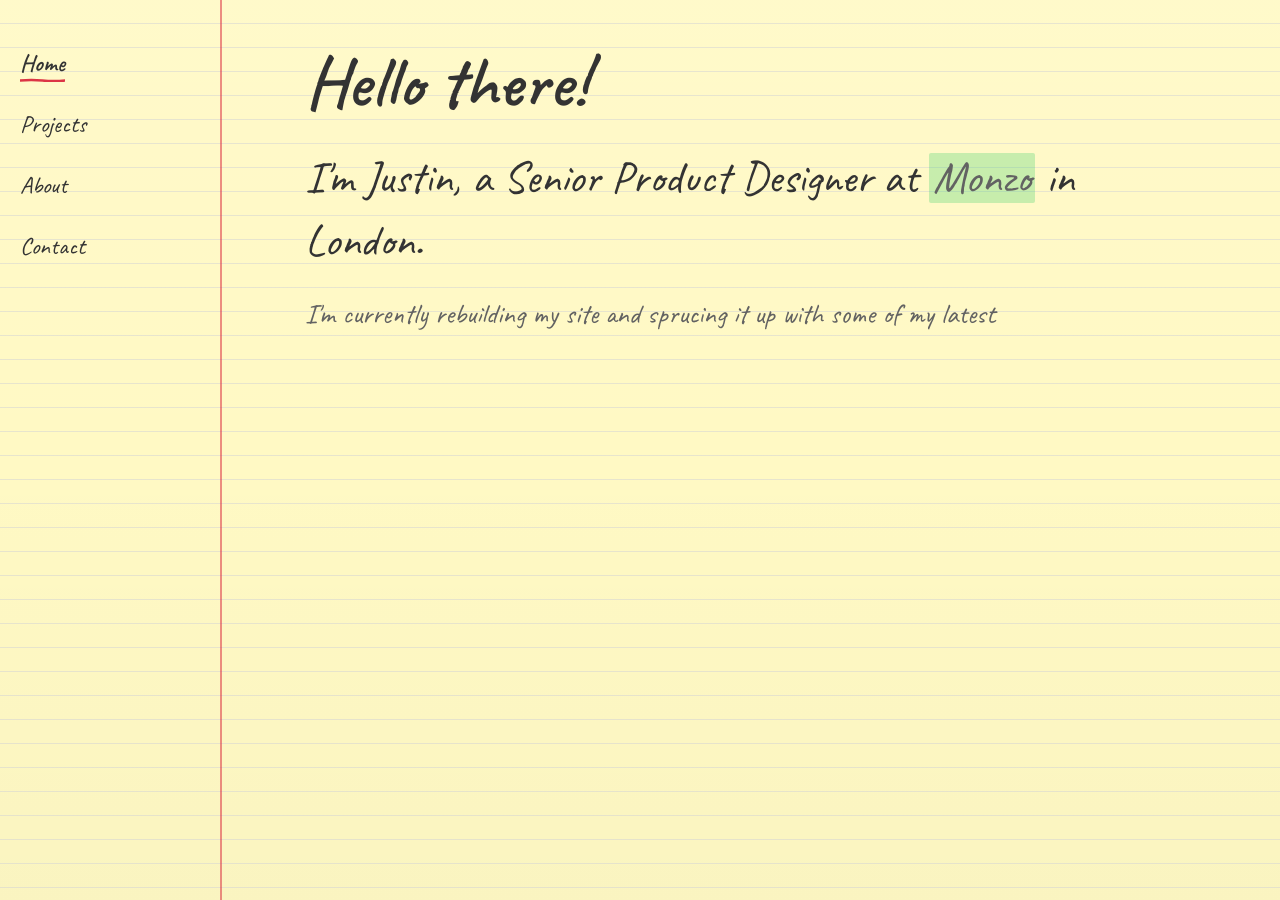
==== index.html @ bb5466f1 "Initial commit" ====
<!DOCTYPE html>
<html lang="en">
<head>
    <meta charset="UTF-8">
    <meta name="viewport" content="width=device-width, initial-scale=1.0">
    <title>Home - Yellow Ruled Paper</title>
    <link rel="preconnect" href="https://fonts.googleapis.com">
    <link rel="preconnect" href="https://fonts.gstatic.com" crossorigin>
    <link href="https://fonts.googleapis.com/css2?family=Caveat:wght@400;500;600;700&display=swap" rel="stylesheet">
    <link rel="stylesheet" href="styles.css">
</head>
<body>
    <!-- Hamburger menu button (mobile only) -->
    <button class="hamburger" id="hamburger" aria-label="Toggle menu">
        <span></span>
        <span></span>
        <span></span>
    </button>

    <!-- Sidebar navigation -->
    <aside class="sidebar" id="sidebar">
        <nav>
            <ul>
                <li><a href="index.html">Home</a></li>
                <li><a href="projects.html">Projects</a></li>
                <li><a href="about.html">About</a></li>
                <li><a href="contact.html">Contact</a></li>
            </ul>
        </nav>
    </aside>

    <div class="paper">
        <div class="container">
            <h1>Hello there!</h1>
            <h2>I'm Justin, a Senior Product Designer at <a href="https://monzo.com/" target="_blank" rel="noopener noreferrer">Monzo</a> in London.</h2>
            <p>I'm currently rebuilding my site and sprucing it up with some of my latest work. I'm having a blast using Cursor to create this, so if you have any feedback for me, I'd love to hear it!</p>
        </div>
    </div>

    <script>
        const hamburger = document.getElementById('hamburger');
        const sidebar = document.getElementById('sidebar');

        hamburger.addEventListener('click', () => {
            hamburger.classList.toggle('active');
            sidebar.classList.toggle('active');
        });

        // Close sidebar when clicking outside (mobile only)
        document.addEventListener('click', (e) => {
            if (window.innerWidth <= 768) {
                if (!sidebar.contains(e.target) && !hamburger.contains(e.target)) {
                    hamburger.classList.remove('active');
                    sidebar.classList.remove('active');
                }
            }
        });

        // Mark active page in sidebar
        document.addEventListener('DOMContentLoaded', () => {
            const currentPage = window.location.pathname.split('/').pop() || 'index.html';
            const links = document.querySelectorAll('.sidebar nav ul li a');
            links.forEach(link => {
                const linkPage = link.getAttribute('href');
                if (linkPage === currentPage || (currentPage === '' && linkPage === 'index.html')) {
                    link.classList.add('active');
                }
            });
        });

        // Typewriter animation for H1, H2, and p elements
        document.addEventListener('DOMContentLoaded', () => {
            const paper = document.querySelector('.paper');
            if (!paper) return;

            const elements = paper.querySelectorAll('h1, h2, p');
            if (elements.length === 0) return;

            // Calculate total characters (excluding HTML tags)
            let totalChars = 0;
            const elementData = [];
            
            elements.forEach(el => {
                // Store original HTML to preserve links
                const originalHTML = el.innerHTML;
                const text = el.textContent;
                const chars = text.length;
                totalChars += chars;
                
                // Parse HTML to find link positions
                const tempDiv = document.createElement('div');
                tempDiv.innerHTML = originalHTML;
                const segments = [];
                let textIndex = 0;
                
                // Walk through the DOM tree to find text and link positions
                const walkNodes = (node, parentTextIndex) => {
                    if (node.nodeType === Node.TEXT_NODE) {
                        const nodeText = node.textContent;
                        if (nodeText.trim() || segments.length === 0) {
                            segments.push({
                                type: 'text',
                                text: nodeText,
                                startIndex: parentTextIndex,
                                endIndex: parentTextIndex + nodeText.length
                            });
                        }
                        return nodeText.length;
                    } else if (node.nodeType === Node.ELEMENT_NODE) {
                        if (node.tagName === 'A') {
                            const linkText = node.textContent;
                            segments.push({
                                type: 'link',
                                text: linkText,
                                href: node.getAttribute('href'),
                                target: node.getAttribute('target'),
                                rel: node.getAttribute('rel'),
                                startIndex: parentTextIndex,
                                endIndex: parentTextIndex + linkText.length
                            });
                            return linkText.length;
                        } else {
                            let childIndex = parentTextIndex;
                            Array.from(node.childNodes).forEach(child => {
                                const length = walkNodes(child, childIndex);
                                childIndex += length;
                            });
                            return childIndex - parentTextIndex;
                        }
                    }
                    return 0;
                };
                
                Array.from(tempDiv.childNodes).forEach(child => {
                    textIndex += walkNodes(child, textIndex);
                });
                
                elementData.push({ 
                    element: el, 
                    text: text, 
                    chars: chars, 
                    segments: segments 
                });
            });

            if (totalChars === 0) return;

            // Calculate delay per character (4000ms total / total characters)
            const delayPerChar = 4000 / totalChars;

            // Animate each element
            elementData.forEach(({ element, text, segments }) => {
                element.style.visibility = 'visible';
                element.innerHTML = '';
                
                let charIndex = 0;
                let segmentIndex = 0;
                
                const typeNext = () => {
                    if (charIndex >= text.length) return;
                    
                    // Get current segment
                    if (segmentIndex >= segments.length) return;
                    const segment = segments[segmentIndex];
                    
                    // Check if we need to start a new segment
                    if (charIndex === segment.startIndex) {
                        if (segment.type === 'link') {
                            // Create link element
                            const linkEl = document.createElement('a');
                            linkEl.href = segment.href;
                            if (segment.target) linkEl.target = segment.target;
                            if (segment.rel) linkEl.rel = segment.rel;
                            element.appendChild(linkEl);
                            
                            // Type link text character by character
                            let linkCharIndex = 0;
                            const typeLinkChar = () => {
                                if (linkCharIndex < segment.text.length) {
                                    linkEl.textContent += segment.text[linkCharIndex];
                                    linkCharIndex++;
                                    charIndex++;
                                    setTimeout(typeLinkChar, delayPerChar);
                                } else {
                                    segmentIndex++;
                                    setTimeout(typeNext, delayPerChar);
                                }
                            };
                            typeLinkChar();
                        } else {
                            // Create text node for regular text
                            const textNode = document.createTextNode('');
                            element.appendChild(textNode);
                            
                            // Type text character by character
                            let textCharIndex = 0;
                            const typeTextChar = () => {
                                if (textCharIndex < segment.text.length) {
                                    textNode.textContent += segment.text[textCharIndex];
                                    textCharIndex++;
                                    charIndex++;
                                    setTimeout(typeTextChar, delayPerChar);
                                } else {
                                    segmentIndex++;
                                    setTimeout(typeNext, delayPerChar);
                                }
                            };
                            typeTextChar();
                        }
                    } else {
                        // Shouldn't happen, but safety check
                        charIndex++;
                        setTimeout(typeNext, delayPerChar);
                    }
                };
                
                typeNext();
            });
        });
    </script>
</body>
</html>
---- styles.css ----
* {
    margin: 0;
    padding: 0;
    box-sizing: border-box;
}

a, button {
    cursor: pointer;
}

body {
    background-color: #fff9c4;
    background-image: 
        repeating-linear-gradient(
            transparent,
            transparent 23px,
            rgba(212, 212, 212, 0.55) 23px,
            rgba(212, 212, 212, 0.55) 24px
        ),
        linear-gradient(
            to bottom,
            rgba(255, 255, 255, 0.1) 0%,
            transparent 50%,
            rgba(0, 0, 0, 0.02) 100%
        );
    font-family: 'Georgia', serif;
    min-height: 100vh;
    padding: 0;
    margin: 0;
    cursor: url("data:image/svg+xml,%3Csvg xmlns='http://www.w3.org/2000/svg' width='32' height='32' viewBox='0 0 32 32'%3E%3Ctext x='16' y='16' font-size='24' text-anchor='middle' dominant-baseline='central' transform='rotate(180 16 16)'%3E✏️%3C/text%3E%3C/svg%3E") 16 16, auto;
}

/* Hamburger menu button (mobile only) */
.hamburger {
    display: none;
    position: fixed;
    top: 20px;
    left: 20px;
    z-index: 1001;
    background-color: rgba(255, 249, 196, 0.9);
    border: 2px solid #333;
    border-radius: 4px;
    padding: 8px;
    cursor: pointer;
    flex-direction: column;
    gap: 5px;
}

.hamburger span {
    display: block;
    width: 25px;
    height: 3px;
    background-color: #333;
    transition: all 0.3s ease;
}

.hamburger.active span:nth-child(1) {
    transform: rotate(45deg) translate(8px, 8px);
}

.hamburger.active span:nth-child(2) {
    opacity: 0;
}

.hamburger.active span:nth-child(3) {
    transform: rotate(-45deg) translate(7px, -7px);
}

/* Sidebar navigation */
.sidebar {
    position: fixed;
    left: 0;
    top: 0;
    bottom: 0;
    width: 200px;
    background-color: transparent;
    padding: 40px 20px 20px 20px;
    z-index: 1000;
}

.sidebar nav ul {
    list-style: none;
}

.sidebar nav ul li {
    margin-bottom: 15px;
}

.sidebar nav ul li a {
    color: #333;
    text-decoration: none;
    font-family: 'Caveat', cursive;
    font-size: 24px;
    display: inline-block;
    padding: 8px 0;
    position: relative;
    transition: color 0.2s ease, font-size 0.3s ease, transform 0.3s ease;
    cursor: pointer;
}

.sidebar nav ul li a::after {
    content: '';
    position: absolute;
    bottom: 4px;
    left: 0;
    width: 0;
    height: 4px;
    background-image: url("data:image/svg+xml,%3Csvg xmlns='http://www.w3.org/2000/svg' viewBox='0 0 200 4' preserveAspectRatio='none'%3E%3Cpath d='M0,2.5 Q50,1.5 100,2.5 T200,2.5' stroke='%23dc3545' stroke-width='2.5' fill='none' stroke-linecap='round'/%3E%3C/svg%3E");
    background-size: 100% 100%;
    background-repeat: no-repeat;
    background-position: left center;
    opacity: 0;
    transition: opacity 0.1s ease;
}

.sidebar nav ul li a:hover {
    color: #dc3545;
    font-size: 29px;
    transform: rotate(2deg);
}

.sidebar nav ul li a:hover::after {
    opacity: 1;
    animation: drawLine 0.7s cubic-bezier(0.4, 0, 0.2, 1) forwards;
}

.sidebar nav ul li a.active {
    font-weight: 600;
    color: #333;
}

.sidebar nav ul li a.active::after {
    opacity: 1;
    width: 100%;
}

@keyframes drawLine {
    from {
        width: 0;
    }
    to {
        width: 100%;
    }
}

.paper {
    background-color: transparent;
    min-height: 100vh;
    width: 100%;
    position: relative;
    padding-left: 250px;
    padding-top: 40px;
    padding-right: 40px;
    padding-bottom: 40px;
}

.paper h1, .paper h2, .paper p {
    visibility: hidden;
}

.paper h1 {
    font-family: 'Caveat', cursive;
    font-size: 72px;
    font-weight: 600;
    color: #333;
    margin-bottom: 20px;
    line-height: 1.2;
    position: relative;
    display: inline-block;
    max-width: fit-content;
    z-index: 1;
}

.paper h2 {
    font-family: 'Caveat', cursive;
    font-size: 45px;
    font-weight: 400;
    color: #333;
    margin-bottom: 20px;
    line-height: 1.4;
    position: relative;
    display: table;
    width: max-content;
    max-width: 100%;
}


.paper p {
    font-family: 'Caveat', cursive;
    font-size: 28px;
    font-weight: 300;
    color: #626262;
    line-height: 1.6;
    margin-bottom: 20px;
}

/* Subtle highlighter effect for links in paper content */
.paper a {
    color: #626262;
    text-decoration: none;
    padding: 0 4px;
    position: relative;
    display: inline-block;
    z-index: 0;
}

.paper a::before {
    content: '';
    position: absolute;
    left: 0;
    right: 0;
    top: 0.15em;
    bottom: 0.15em;
    background-color: rgba(34, 197, 94, 0.25);
    border-radius: 2px;
    z-index: -1;
    transition: background-color 0.2s ease;
    pointer-events: none;
}

.paper a:hover::before {
    background-color: rgba(34, 197, 94, 0.35);
}

/* LinkedIn link styling */
.paper .linkedin-link {
    display: block;
    margin-top: 60px;
    padding: 0;
    transition: transform 0.2s ease;
}

.paper .linkedin-link::before {
    display: none;
}

.paper .linkedin-link:hover {
    transform: translate(2px, 2px);
}

.paper .linkedin-logo {
    display: block;
    height: 56px;
    width: auto;
}

/* Red margin line */
.paper::before {
    content: '';
    position: absolute;
    left: 220px;
    top: 0;
    bottom: 0;
    width: 2px;
    background-color: rgba(220, 53, 69, 0.55);
}

/* Index cards container */
.cards-container {
    position: relative;
    margin-top: 40px;
    max-width: 400px;
    margin-left: 0;
    min-height: 300px;
    padding-bottom: 80px;
}

/* Index card styling */
.index-card {
    background-color: #fffef7;
    border: 1px solid rgba(0, 0, 0, 0.1);
    border-radius: 2px;
    padding: 30px;
    box-shadow: 0 2px 8px rgba(0, 0, 0, 0.08), 0 1px 3px rgba(0, 0, 0, 0.05);
    transition: transform 0.3s ease, box-shadow 0.3s ease;
    cursor: pointer;
    background-image: 
        repeating-linear-gradient(
            transparent,
            transparent 23px,
            rgba(0, 0, 0, 0.05) 23px,
            rgba(0, 0, 0, 0.05) 24px
        );
    position: absolute;
    width: 100%;
    max-width: 400px;
}

/* Pastel colors for each card */
.index-card:nth-child(1) {
    background-color: #e3f2fd; /* Baby blue */
    background-image: 
        repeating-linear-gradient(
            transparent,
            transparent 23px,
            rgba(0, 0, 0, 0.05) 23px,
            rgba(0, 0, 0, 0.05) 24px
        );
    top: 0;
    left: 0;
    z-index: 3;
    transform: rotate(-3deg);
    --base-rotation: -3deg;
}

.index-card:nth-child(2) {
    background-color: #c8e6c9; /* Green */
    background-image: 
        repeating-linear-gradient(
            transparent,
            transparent 23px,
            rgba(0, 0, 0, 0.05) 23px,
            rgba(0, 0, 0, 0.05) 24px
        );
    top: 8px;
    left: 12px;
    z-index: 2;
    transform: rotate(1deg);
    --base-rotation: 1deg;
}

.index-card:nth-child(3) {
    background-color: #fce4ec; /* Pink */
    background-image: 
        repeating-linear-gradient(
            transparent,
            transparent 23px,
            rgba(0, 0, 0, 0.05) 23px,
            rgba(0, 0, 0, 0.05) 24px
        );
    top: 16px;
    left: 24px;
    z-index: 1;
    transform: rotate(4deg);
    --base-rotation: 4deg;
}

.index-card:hover {
    transform: rotate(var(--base-rotation, 0deg)) scale(1.05) translateY(-5px);
    box-shadow: 0 4px 16px rgba(0, 0, 0, 0.12), 0 2px 6px rgba(0, 0, 0, 0.08);
    z-index: 10;
}

.index-card:nth-child(1):hover {
    transform: rotate(-3deg) scale(1.05) translateY(-5px);
}

.index-card:nth-child(2):hover {
    transform: rotate(1deg) scale(1.05) translateY(-5px);
}

.index-card:nth-child(3):hover {
    transform: rotate(4deg) scale(1.05) translateY(-5px);
}

.index-card h2 {
    margin-bottom: 15px;
    font-size: 28px;
}

.index-card p {
    margin-bottom: 0;
    font-size: 15px;
}

/* 
 * Reusable page container utility
 * 
 * Usage: Wrap main content sections with <div class="container">
 * This ensures content never runs edge-to-edge and respects safe areas.
 * 
 * Example:
 *   <main>
 *     <div class="container">
 *       <h1>Title</h1>
 *       <p>Content...</p>
 *     </div>
 *   </main>
 */
.container {
    --page-pad: clamp(16px, 4vw, 40px);
    max-width: 60rem; /* 960px */
    margin-inline: auto;
    padding-left: max(env(safe-area-inset-left), var(--page-pad));
    padding-right: max(env(safe-area-inset-right), var(--page-pad));
    width: 100%;
}

/* Section spacing utility for consistent vertical rhythm */
.section {
    padding-block: clamp(32px, 6vw, 96px);
}

/* Mobile styles */
@media (max-width: 768px) {
    .hamburger {
        display: flex;
    }

    .sidebar {
        transform: translateX(-100%);
        transition: transform 0.3s ease, opacity 0.3s ease;
        opacity: 0;
        pointer-events: none;
    }

    .sidebar.active {
        transform: translateX(0) rotate(-2deg);
        opacity: 1;
        pointer-events: auto;
        background-color: #e3f2fd; /* Baby blue like first index card */
        border: 1px solid rgba(0, 0, 0, 0.1);
        border-radius: 2px;
        box-shadow: 0 2px 8px rgba(0, 0, 0, 0.08), 0 1px 3px rgba(0, 0, 0, 0.05);
        background-image: 
            repeating-linear-gradient(
                transparent,
                transparent 23px,
                rgba(0, 0, 0, 0.05) 23px,
                rgba(0, 0, 0, 0.05) 24px
            );
        width: 280px;
        padding: 40px 30px 30px 30px;
        top: 20px;
        left: 20px;
        bottom: auto;
        height: auto;
        max-height: calc(100vh - 40px);
        overflow-y: auto;
    }

    .paper {
        padding-left: 80px;
    }

    .paper::before {
        left: 50px;
    }

    .cards-container {
        max-width: 100%;
        padding-bottom: 60px;
    }
    
    .index-card {
        max-width: 100%;
    }
}
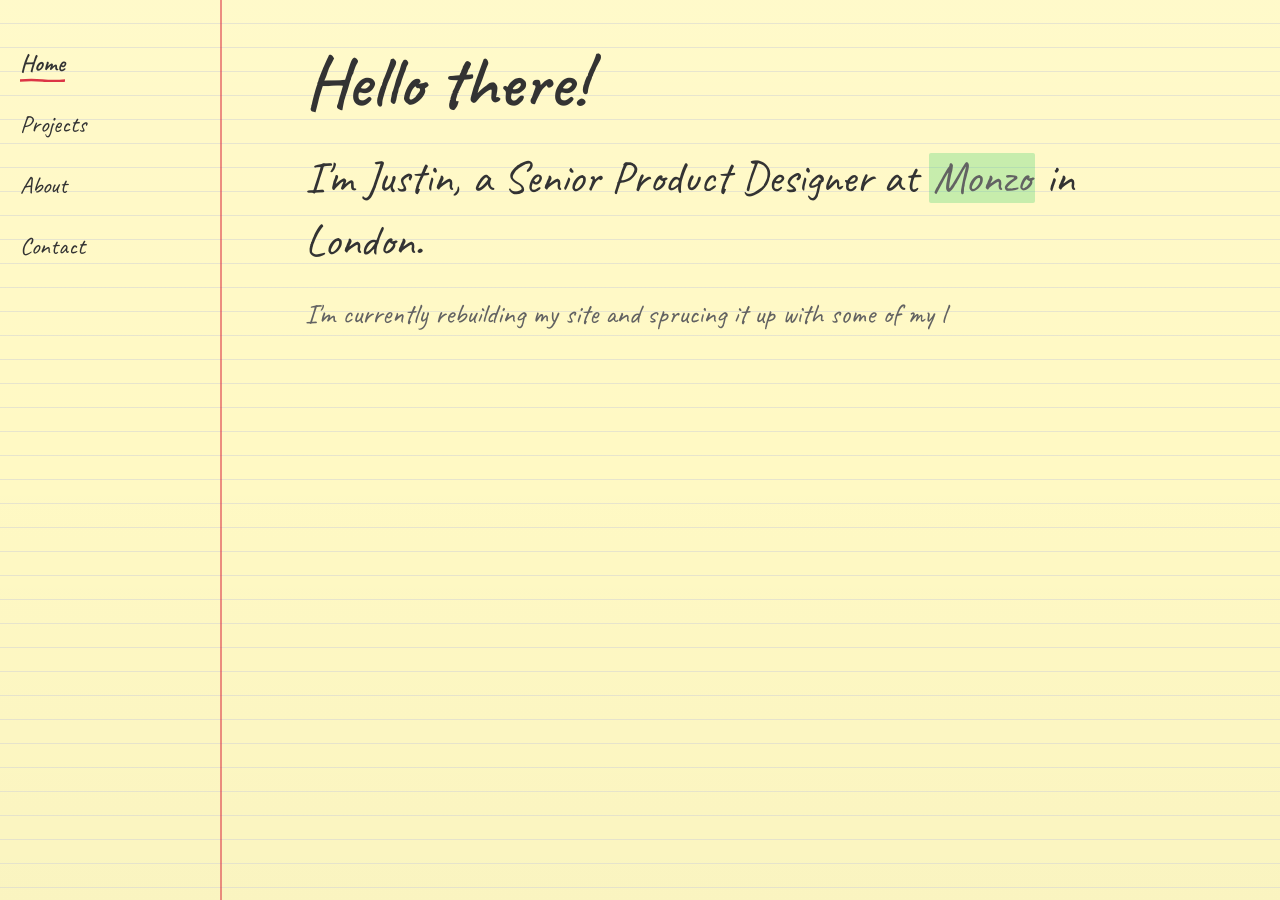
==== commit 443202b6: "Add www redirect and canonical URLs" ====
--- a/index.html
+++ b/index.html
@@ -4,6 +4,13 @@
     <meta charset="UTF-8">
     <meta name="viewport" content="width=device-width, initial-scale=1.0">
     <title>Home - Yellow Ruled Paper</title>
+    <link rel="canonical" href="https://justinthrift.design/">
+    <script>
+        // Redirect www to non-www
+        if (window.location.hostname.startsWith('www.')) {
+            window.location.replace(window.location.href.replace('www.', ''));
+        }
+    </script>
     <link rel="preconnect" href="https://fonts.googleapis.com">
     <link rel="preconnect" href="https://fonts.gstatic.com" crossorigin>
     <link href="https://fonts.googleapis.com/css2?family=Caveat:wght@400;500;600;700&display=swap" rel="stylesheet">
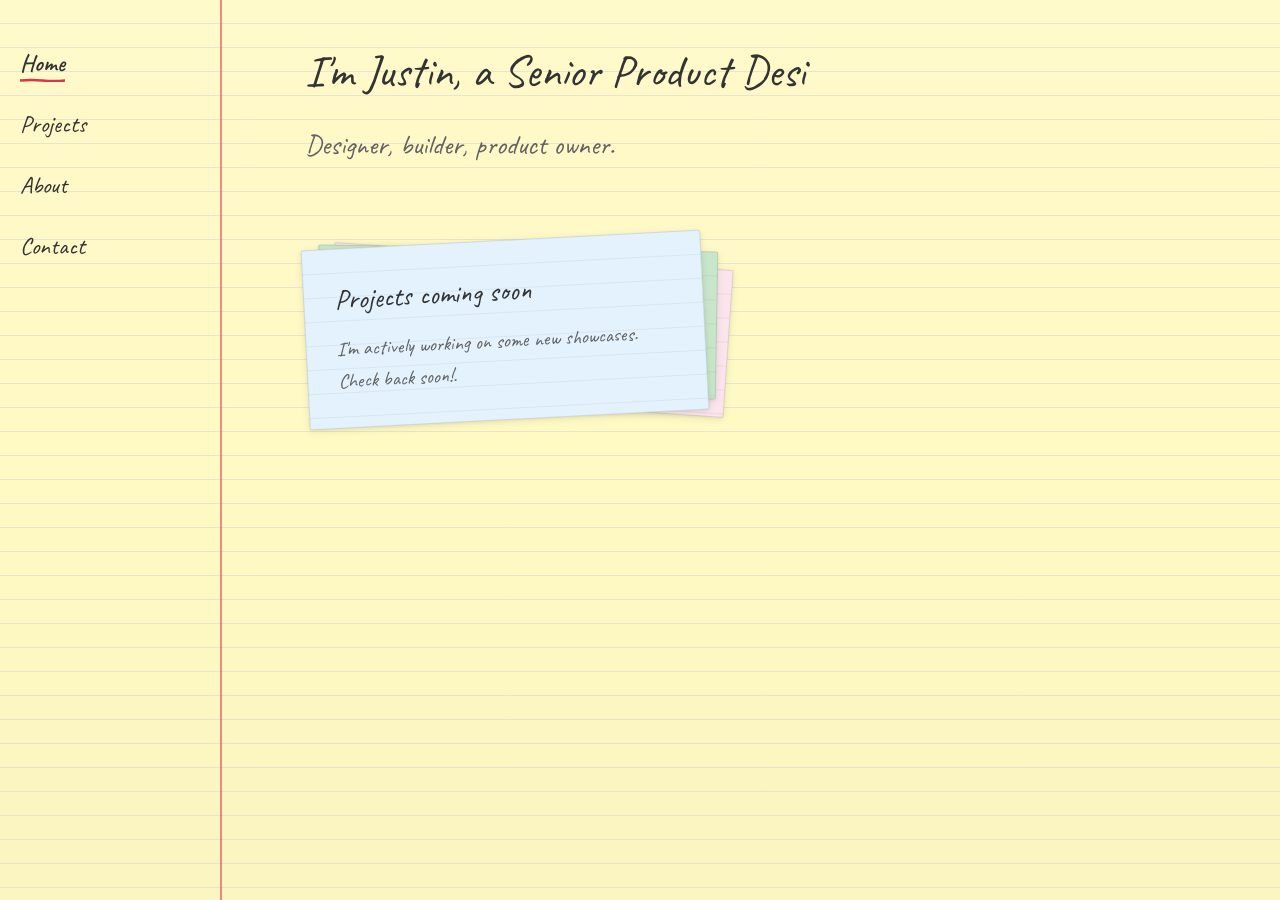
==== commit f18d1ea8: "style-updates" ====
--- a/index.html
+++ b/index.html
@@ -38,9 +38,31 @@
 
     <div class="paper">
         <div class="container">
-            <h1>Hello there!</h1>
             <h2>I'm Justin, a Senior Product Designer at <a href="https://monzo.com/" target="_blank" rel="noopener noreferrer">Monzo</a> in London.</h2>
-            <p>I'm currently rebuilding my site and sprucing it up with some of my latest work. I'm having a blast using Cursor to create this, so if you have any feedback for me, I'd love to hear it!</p>
+            <p>Designer, builder, product owner. Teamwork makes the dream work.</p>
+
+            <div class="cards-stack">
+                <a class="card-link" href="case-studies/project-coming-soon.html">
+                    <div class="index-card">
+                        <h2>Projects coming soon</h2>
+                        <p>I'm actively working on some new showcases. Check back soon!.</p>
+                    </div>
+                </a>
+
+                <a class="card-link" href="case-studies/watch-this-space.html">
+                    <div class="index-card">
+                        <h2>Watch this space!</h2>
+                        <p>You're not going to want to miss this.</p>
+                    </div>
+                </a>
+
+                <a class="card-link" href="case-studies/seriously-though.html">
+                    <div class="index-card">
+                        <h2>Seriously though...</h2>
+                        <p>This is going to be so good.</p>
+                    </div>
+                </a>
+            </div>
         </div>
     </div>
 
@@ -80,7 +102,7 @@
             const paper = document.querySelector('.paper');
             if (!paper) return;
 
-            const elements = paper.querySelectorAll('h1, h2, p');
+            const elements = paper.querySelectorAll('.container > h2, .container > p');
             if (elements.length === 0) return;
 
             // Calculate total characters (excluding HTML tags)
--- a/styles.css
+++ b/styles.css
@@ -195,16 +195,17 @@
 }
 
 /* Subtle highlighter effect for links in paper content */
-.paper a {
-    color: #626262;
+.paper a:not(.card-link) {
+    color: #333;
     text-decoration: none;
     padding: 0 4px;
     position: relative;
     display: inline-block;
-    z-index: 0;
-}
-
-.paper a::before {
+    z-index: 1;
+    isolation: isolate;
+}
+
+.paper a:not(.card-link)::before {
     content: '';
     position: absolute;
     left: 0;
@@ -218,8 +219,21 @@
     pointer-events: none;
 }
 
-.paper a:hover::before {
+.paper a:not(.card-link):hover::before {
     background-color: rgba(34, 197, 94, 0.35);
+}
+
+/* Card links should behave like full-card clickable tiles */
+.paper .card-link {
+    display: block;
+    width: 100%;
+    color: inherit;
+    text-decoration: none;
+    padding: 0;
+}
+
+.paper .card-link::before {
+    display: none;
 }
 
 /* LinkedIn link styling */
@@ -255,10 +269,10 @@
     background-color: rgba(220, 53, 69, 0.55);
 }
 
-/* Index cards container */
-.cards-container {
-    position: relative;
-    margin-top: 40px;
+/* Stacked cards (used on Home) */
+.cards-stack {
+    position: relative;
+    margin-top: 72px;
     max-width: 400px;
     margin-left: 0;
     min-height: 300px;
@@ -281,13 +295,14 @@
             rgba(0, 0, 0, 0.05) 23px,
             rgba(0, 0, 0, 0.05) 24px
         );
-    position: absolute;
+    position: relative;
     width: 100%;
     max-width: 400px;
 }
 
 /* Pastel colors for each card */
-.index-card:nth-child(1) {
+.cards-stack .card-link:nth-child(1) .index-card,
+.cards-grid .card-link:nth-child(1) .index-card {
     background-color: #e3f2fd; /* Baby blue */
     background-image: 
         repeating-linear-gradient(
@@ -296,14 +311,14 @@
             rgba(0, 0, 0, 0.05) 23px,
             rgba(0, 0, 0, 0.05) 24px
         );
-    top: 0;
-    left: 0;
-    z-index: 3;
-    transform: rotate(-3deg);
+    --stack-top: 0;
+    --stack-left: 0;
+    --stack-z: 3;
     --base-rotation: -3deg;
 }
 
-.index-card:nth-child(2) {
+.cards-stack .card-link:nth-child(2) .index-card,
+.cards-grid .card-link:nth-child(2) .index-card {
     background-color: #c8e6c9; /* Green */
     background-image: 
         repeating-linear-gradient(
@@ -312,14 +327,14 @@
             rgba(0, 0, 0, 0.05) 23px,
             rgba(0, 0, 0, 0.05) 24px
         );
-    top: 8px;
-    left: 12px;
-    z-index: 2;
-    transform: rotate(1deg);
+    --stack-top: 8px;
+    --stack-left: 12px;
+    --stack-z: 2;
     --base-rotation: 1deg;
 }
 
-.index-card:nth-child(3) {
+.cards-stack .card-link:nth-child(3) .index-card,
+.cards-grid .card-link:nth-child(3) .index-card {
     background-color: #fce4ec; /* Pink */
     background-image: 
         repeating-linear-gradient(
@@ -328,29 +343,79 @@
             rgba(0, 0, 0, 0.05) 23px,
             rgba(0, 0, 0, 0.05) 24px
         );
-    top: 16px;
-    left: 24px;
-    z-index: 1;
-    transform: rotate(4deg);
+    --stack-top: 16px;
+    --stack-left: 24px;
+    --stack-z: 1;
     --base-rotation: 4deg;
 }
 
-.index-card:hover {
+.cards-stack .card-link:nth-child(4) .index-card,
+.cards-grid .card-link:nth-child(4) .index-card {
+    background-color: #fff3cd; /* Soft yellow */
+    background-image:
+        repeating-linear-gradient(
+            transparent,
+            transparent 23px,
+            rgba(0, 0, 0, 0.05) 23px,
+            rgba(0, 0, 0, 0.05) 24px
+        );
+}
+
+.cards-stack .index-card {
+    position: absolute;
+    top: var(--stack-top, 0);
+    left: var(--stack-left, 0);
+    z-index: var(--stack-z, 1);
+    transform: rotate(var(--base-rotation, 0deg));
+}
+
+.cards-stack .index-card:hover {
     transform: rotate(var(--base-rotation, 0deg)) scale(1.05) translateY(-5px);
     box-shadow: 0 4px 16px rgba(0, 0, 0, 0.12), 0 2px 6px rgba(0, 0, 0, 0.08);
     z-index: 10;
 }
 
-.index-card:nth-child(1):hover {
+.cards-stack .index-card h2,
+.cards-stack .index-card p,
+.cards-grid .index-card h2,
+.cards-grid .index-card p {
+    visibility: visible;
+}
+
+.cards-stack .card-link:nth-child(1) .index-card:hover {
     transform: rotate(-3deg) scale(1.05) translateY(-5px);
 }
 
-.index-card:nth-child(2):hover {
+.cards-stack .card-link:nth-child(2) .index-card:hover {
     transform: rotate(1deg) scale(1.05) translateY(-5px);
 }
 
-.index-card:nth-child(3):hover {
+.cards-stack .card-link:nth-child(3) .index-card:hover {
     transform: rotate(4deg) scale(1.05) translateY(-5px);
+}
+
+/* Grid cards (used on Projects) */
+.cards-grid {
+    margin-top: 40px;
+    max-width: 920px;
+    display: grid;
+    grid-template-columns: repeat(2, minmax(0, 1fr));
+    gap: 24px;
+}
+
+.cards-grid .card-link {
+    height: 100%;
+}
+
+.cards-grid .index-card {
+    max-width: none;
+    min-height: 230px;
+    height: 100%;
+}
+
+.cards-grid .index-card:hover {
+    transform: translateY(-5px) scale(1.02);
+    box-shadow: 0 4px 16px rgba(0, 0, 0, 0.12), 0 2px 6px rgba(0, 0, 0, 0.08);
 }
 
 .index-card h2 {
@@ -360,7 +425,7 @@
 
 .index-card p {
     margin-bottom: 0;
-    font-size: 15px;
+    font-size: 20px;
 }
 
 /* 
@@ -437,11 +502,17 @@
         left: 50px;
     }
 
-    .cards-container {
+    .cards-stack {
         max-width: 100%;
         padding-bottom: 60px;
     }
-    
+
+    .cards-grid {
+        grid-template-columns: 1fr;
+        gap: 16px;
+        max-width: 100%;
+    }
+
     .index-card {
         max-width: 100%;
     }
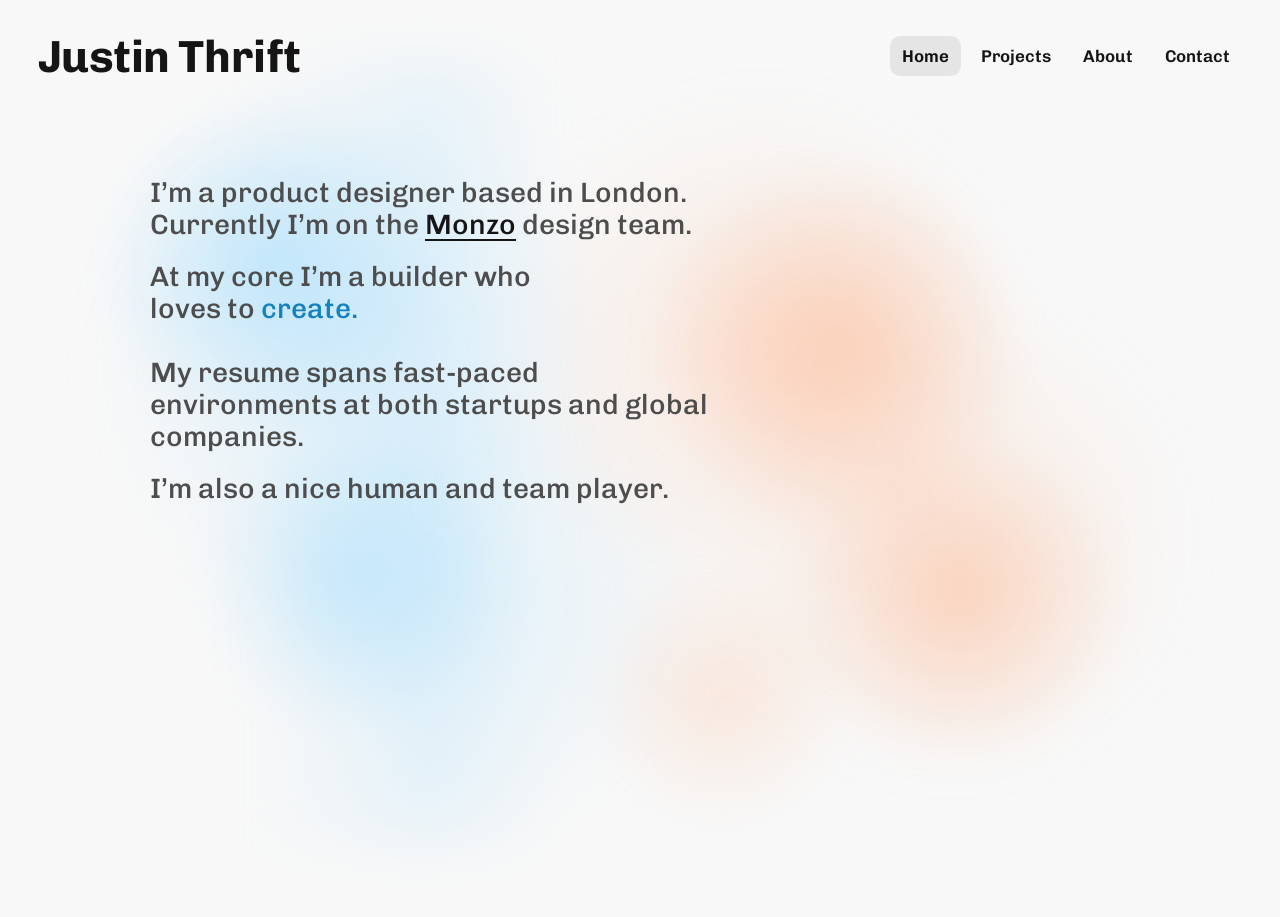
==== commit cc0a1fbc: "new styles" ====
--- a/index.html
+++ b/index.html
@@ -3,30 +3,23 @@
 <head>
     <meta charset="UTF-8">
     <meta name="viewport" content="width=device-width, initial-scale=1.0">
-    <title>Home - Yellow Ruled Paper</title>
+    <title>Home - Justin Thrift</title>
     <link rel="canonical" href="https://justinthrift.design/">
     <script>
-        // Redirect www to non-www
-        if (window.location.hostname.startsWith('www.')) {
-            window.location.replace(window.location.href.replace('www.', ''));
+        if (window.location.hostname.startsWith("www.")) {
+            window.location.replace(window.location.href.replace("www.", ""));
         }
     </script>
     <link rel="preconnect" href="https://fonts.googleapis.com">
     <link rel="preconnect" href="https://fonts.gstatic.com" crossorigin>
-    <link href="https://fonts.googleapis.com/css2?family=Caveat:wght@400;500;600;700&display=swap" rel="stylesheet">
+    <link href="https://fonts.googleapis.com/css2?family=Chivo:wght@300;400;500;700;900&display=swap" rel="stylesheet">
     <link rel="stylesheet" href="styles.css">
 </head>
-<body>
-    <!-- Hamburger menu button (mobile only) -->
-    <button class="hamburger" id="hamburger" aria-label="Toggle menu">
-        <span></span>
-        <span></span>
-        <span></span>
-    </button>
+<body class="home-page">
+    <header class="site-header">
+        <a class="brand" href="index.html">Justin Thrift</a>
 
-    <!-- Sidebar navigation -->
-    <aside class="sidebar" id="sidebar">
-        <nav>
+        <nav class="desktop-nav site-nav" aria-label="Primary">
             <ul>
                 <li><a href="index.html">Home</a></li>
                 <li><a href="projects.html">Projects</a></li>
@@ -34,218 +27,31 @@
                 <li><a href="contact.html">Contact</a></li>
             </ul>
         </nav>
-    </aside>
 
-    <div class="paper">
+        <button class="menu-toggle" id="menu-toggle" aria-label="Open navigation menu" aria-expanded="false" aria-controls="mobile-nav">
+            <span class="line"></span>
+        </button>
+    </header>
+
+    <nav class="mobile-nav site-nav" id="mobile-nav" aria-label="Mobile primary">
+        <ul>
+            <li><a href="index.html">Home</a></li>
+            <li><a href="projects.html">Projects</a></li>
+            <li><a href="about.html">About</a></li>
+            <li><a href="contact.html">Contact</a></li>
+        </ul>
+    </nav>
+
+    <main class="paper">
         <div class="container">
-            <h2>I'm Justin, a Senior Product Designer at <a href="https://monzo.com/" target="_blank" rel="noopener noreferrer">Monzo</a> in London.</h2>
-            <p>Designer, builder, product owner. Teamwork makes the dream work.</p>
-
-            <div class="cards-stack">
-                <a class="card-link" href="case-studies/project-coming-soon.html">
-                    <div class="index-card">
-                        <h2>Projects coming soon</h2>
-                        <p>I'm actively working on some new showcases. Check back soon!.</p>
-                    </div>
-                </a>
-
-                <a class="card-link" href="case-studies/watch-this-space.html">
-                    <div class="index-card">
-                        <h2>Watch this space!</h2>
-                        <p>You're not going to want to miss this.</p>
-                    </div>
-                </a>
-
-                <a class="card-link" href="case-studies/seriously-though.html">
-                    <div class="index-card">
-                        <h2>Seriously though...</h2>
-                        <p>This is going to be so good.</p>
-                    </div>
-                </a>
+            <div class="home-content">
+                <p>I’m a product designer based in London. Currently I’m on the <a href="https://monzo.com/" target="_blank" rel="noopener noreferrer">Monzo</a> design team.</p>
+                <p>At my core I’m a builder who <span class="rotating-phrase">loves to <span class="rotating-role" id="rotating-role" data-words="create.,tinker.,solve problems.,collaborate.,iterate.,ship.">create.</span></span><br><br>My resume spans fast-paced environments at both startups and global companies.</p>
+                <p>I’m also a nice human and team player.</p>
             </div>
         </div>
-    </div>
+    </main>
 
-    <script>
-        const hamburger = document.getElementById('hamburger');
-        const sidebar = document.getElementById('sidebar');
-
-        hamburger.addEventListener('click', () => {
-            hamburger.classList.toggle('active');
-            sidebar.classList.toggle('active');
-        });
-
-        // Close sidebar when clicking outside (mobile only)
-        document.addEventListener('click', (e) => {
-            if (window.innerWidth <= 768) {
-                if (!sidebar.contains(e.target) && !hamburger.contains(e.target)) {
-                    hamburger.classList.remove('active');
-                    sidebar.classList.remove('active');
-                }
-            }
-        });
-
-        // Mark active page in sidebar
-        document.addEventListener('DOMContentLoaded', () => {
-            const currentPage = window.location.pathname.split('/').pop() || 'index.html';
-            const links = document.querySelectorAll('.sidebar nav ul li a');
-            links.forEach(link => {
-                const linkPage = link.getAttribute('href');
-                if (linkPage === currentPage || (currentPage === '' && linkPage === 'index.html')) {
-                    link.classList.add('active');
-                }
-            });
-        });
-
-        // Typewriter animation for H1, H2, and p elements
-        document.addEventListener('DOMContentLoaded', () => {
-            const paper = document.querySelector('.paper');
-            if (!paper) return;
-
-            const elements = paper.querySelectorAll('.container > h2, .container > p');
-            if (elements.length === 0) return;
-
-            // Calculate total characters (excluding HTML tags)
-            let totalChars = 0;
-            const elementData = [];
-            
-            elements.forEach(el => {
-                // Store original HTML to preserve links
-                const originalHTML = el.innerHTML;
-                const text = el.textContent;
-                const chars = text.length;
-                totalChars += chars;
-                
-                // Parse HTML to find link positions
-                const tempDiv = document.createElement('div');
-                tempDiv.innerHTML = originalHTML;
-                const segments = [];
-                let textIndex = 0;
-                
-                // Walk through the DOM tree to find text and link positions
-                const walkNodes = (node, parentTextIndex) => {
-                    if (node.nodeType === Node.TEXT_NODE) {
-                        const nodeText = node.textContent;
-                        if (nodeText.trim() || segments.length === 0) {
-                            segments.push({
-                                type: 'text',
-                                text: nodeText,
-                                startIndex: parentTextIndex,
-                                endIndex: parentTextIndex + nodeText.length
-                            });
-                        }
-                        return nodeText.length;
-                    } else if (node.nodeType === Node.ELEMENT_NODE) {
-                        if (node.tagName === 'A') {
-                            const linkText = node.textContent;
-                            segments.push({
-                                type: 'link',
-                                text: linkText,
-                                href: node.getAttribute('href'),
-                                target: node.getAttribute('target'),
-                                rel: node.getAttribute('rel'),
-                                startIndex: parentTextIndex,
-                                endIndex: parentTextIndex + linkText.length
-                            });
-                            return linkText.length;
-                        } else {
-                            let childIndex = parentTextIndex;
-                            Array.from(node.childNodes).forEach(child => {
-                                const length = walkNodes(child, childIndex);
-                                childIndex += length;
-                            });
-                            return childIndex - parentTextIndex;
-                        }
-                    }
-                    return 0;
-                };
-                
-                Array.from(tempDiv.childNodes).forEach(child => {
-                    textIndex += walkNodes(child, textIndex);
-                });
-                
-                elementData.push({ 
-                    element: el, 
-                    text: text, 
-                    chars: chars, 
-                    segments: segments 
-                });
-            });
-
-            if (totalChars === 0) return;
-
-            // Calculate delay per character (4000ms total / total characters)
-            const delayPerChar = 4000 / totalChars;
-
-            // Animate each element
-            elementData.forEach(({ element, text, segments }) => {
-                element.style.visibility = 'visible';
-                element.innerHTML = '';
-                
-                let charIndex = 0;
-                let segmentIndex = 0;
-                
-                const typeNext = () => {
-                    if (charIndex >= text.length) return;
-                    
-                    // Get current segment
-                    if (segmentIndex >= segments.length) return;
-                    const segment = segments[segmentIndex];
-                    
-                    // Check if we need to start a new segment
-                    if (charIndex === segment.startIndex) {
-                        if (segment.type === 'link') {
-                            // Create link element
-                            const linkEl = document.createElement('a');
-                            linkEl.href = segment.href;
-                            if (segment.target) linkEl.target = segment.target;
-                            if (segment.rel) linkEl.rel = segment.rel;
-                            element.appendChild(linkEl);
-                            
-                            // Type link text character by character
-                            let linkCharIndex = 0;
-                            const typeLinkChar = () => {
-                                if (linkCharIndex < segment.text.length) {
-                                    linkEl.textContent += segment.text[linkCharIndex];
-                                    linkCharIndex++;
-                                    charIndex++;
-                                    setTimeout(typeLinkChar, delayPerChar);
-                                } else {
-                                    segmentIndex++;
-                                    setTimeout(typeNext, delayPerChar);
-                                }
-                            };
-                            typeLinkChar();
-                        } else {
-                            // Create text node for regular text
-                            const textNode = document.createTextNode('');
-                            element.appendChild(textNode);
-                            
-                            // Type text character by character
-                            let textCharIndex = 0;
-                            const typeTextChar = () => {
-                                if (textCharIndex < segment.text.length) {
-                                    textNode.textContent += segment.text[textCharIndex];
-                                    textCharIndex++;
-                                    charIndex++;
-                                    setTimeout(typeTextChar, delayPerChar);
-                                } else {
-                                    segmentIndex++;
-                                    setTimeout(typeNext, delayPerChar);
-                                }
-                            };
-                            typeTextChar();
-                        }
-                    } else {
-                        // Shouldn't happen, but safety check
-                        charIndex++;
-                        setTimeout(typeNext, delayPerChar);
-                    }
-                };
-                
-                typeNext();
-            });
-        });
-    </script>
+    <script src="scripts/navigation.js"></script>
 </body>
 </html>
--- a/styles.css
+++ b/styles.css
@@ -4,517 +4,547 @@
     box-sizing: border-box;
 }
 
-a, button {
+:root {
+    --bg: #F8F8F8;
+    --text: #151515;
+    --muted: #4d4d4d;
+    --line: rgba(0, 0, 0, 0.08);
+    --panel: rgba(255, 255, 255, 0.7);
+    --panel-strong: rgba(255, 255, 255, 0.9);
+    --brand-blue: #97D9FF;
+    --brand-orange: #FFB187;
+}
+
+body {
+    font-family: "Chivo", -apple-system, BlinkMacSystemFont, "Segoe UI", sans-serif;
+    color: var(--text);
+    background-color: var(--bg);
+    min-height: 100vh;
+    overflow-x: hidden;
+    position: relative;
+}
+
+body::before,
+body::after {
+    content: "";
+    position: fixed;
+    inset: 0;
+    pointer-events: none;
+    z-index: -1;
+}
+
+body::before {
+    background:
+        radial-gradient(circle, rgba(151, 217, 255, 0.48) 0%, rgba(151, 217, 255, 0) 68%) 8% 18% / 300px 300px no-repeat,
+        radial-gradient(circle, rgba(151, 217, 255, 0.43) 0%, rgba(151, 217, 255, 0) 68%) 18% 74% / 260px 260px no-repeat,
+        radial-gradient(circle, rgba(255, 177, 135, 0.46) 0%, rgba(255, 177, 135, 0) 70%) 72% 32% / 330px 330px no-repeat,
+        radial-gradient(circle, rgba(255, 177, 135, 0.42) 0%, rgba(255, 177, 135, 0) 70%) 82% 78% / 285px 285px no-repeat,
+        radial-gradient(circle, rgba(255, 177, 135, 0.28) 0%, rgba(255, 177, 135, 0) 72%) 58% 92% / 220px 220px no-repeat;
+    filter: blur(18px);
+    animation: ambient-drift-a 42s ease-in-out infinite alternate;
+}
+
+body::after {
+    background:
+        linear-gradient(
+            90deg,
+            rgba(151, 217, 255, 0) 0%,
+            rgba(151, 217, 255, 0.11) 44%,
+            rgba(151, 217, 255, 0.2) 57%,
+            rgba(151, 217, 255, 0) 100%
+        ) 24% 52% / 260px 84% no-repeat,
+        radial-gradient(circle, rgba(151, 217, 255, 0.24) 0%, rgba(151, 217, 255, 0) 72%) 14% 34% / 420px 420px no-repeat,
+        radial-gradient(circle, rgba(151, 217, 255, 0.2) 0%, rgba(151, 217, 255, 0) 72%) 28% 86% / 360px 360px no-repeat,
+        radial-gradient(circle, rgba(255, 177, 135, 0.24) 0%, rgba(255, 177, 135, 0) 72%) 68% 28% / 430px 430px no-repeat,
+        radial-gradient(circle, rgba(255, 177, 135, 0.2) 0%, rgba(255, 177, 135, 0) 74%) 88% 72% / 390px 390px no-repeat;
+    filter: blur(30px);
+    animation: ambient-drift-b 55s ease-in-out infinite alternate;
+}
+
+@keyframes ambient-drift-a {
+    from {
+        transform: translate3d(-0.4%, 0.25%, 0) scale(1);
+    }
+
+    to {
+        transform: translate3d(0.45%, -0.35%, 0) scale(1.02);
+    }
+}
+
+@keyframes ambient-drift-b {
+    from {
+        transform: translate3d(0.28%, 0.22%, 0) scale(1);
+    }
+
+    to {
+        transform: translate3d(-0.3%, -0.24%, 0) scale(1.018);
+    }
+}
+
+a,
+button {
     cursor: pointer;
 }
 
-body {
-    background-color: #fff9c4;
-    background-image: 
-        repeating-linear-gradient(
-            transparent,
-            transparent 23px,
-            rgba(212, 212, 212, 0.55) 23px,
-            rgba(212, 212, 212, 0.55) 24px
-        ),
-        linear-gradient(
-            to bottom,
-            rgba(255, 255, 255, 0.1) 0%,
-            transparent 50%,
-            rgba(0, 0, 0, 0.02) 100%
-        );
-    font-family: 'Georgia', serif;
-    min-height: 100vh;
-    padding: 0;
-    margin: 0;
-    cursor: url("data:image/svg+xml,%3Csvg xmlns='http://www.w3.org/2000/svg' width='32' height='32' viewBox='0 0 32 32'%3E%3Ctext x='16' y='16' font-size='24' text-anchor='middle' dominant-baseline='central' transform='rotate(180 16 16)'%3E✏️%3C/text%3E%3C/svg%3E") 16 16, auto;
-}
-
-/* Hamburger menu button (mobile only) */
-.hamburger {
+.site-header {
+    position: relative;
+    z-index: 1000;
+    display: flex;
+    align-items: center;
+    justify-content: space-between;
+    padding: clamp(1.3rem, 1rem + 1.1vw, 2rem) clamp(1.4rem, 1rem + 2.1vw, 2.35rem);
+}
+
+.brand {
+    text-decoration: none;
+    color: var(--text);
+    font-size: 45px;
+    font-weight: 700;
+    letter-spacing: -0.01em;
+}
+
+.site-nav ul {
+    list-style: none;
+    display: flex;
+    align-items: center;
+    gap: 0.5rem;
+}
+
+.site-nav a {
+    text-decoration: none;
+    color: var(--text);
+    font-size: 20px;
+    font-weight: 600;
+    line-height: 1;
+    padding: 12px 14px;
+    border-radius: 10px;
+    transition: background-color 0.2s ease, color 0.2s ease;
+}
+
+.site-nav a:hover,
+.site-nav a:focus-visible {
+    background-color: rgba(0, 0, 0, 0.06);
+    outline: none;
+}
+
+.site-nav a.active {
+    color: #111;
+    background-color: rgba(0, 0, 0, 0.075);
+}
+
+.desktop-nav {
+    display: flex;
+}
+
+.desktop-nav a {
+    font-size: 17px;
+    font-weight: 600;
+    padding: 10px 12px;
+}
+
+.menu-toggle {
+    border: 0;
+    background: transparent;
+    width: 3rem;
+    height: 3rem;
+    border-radius: 8px;
+    display: none;
+    align-items: center;
+    justify-content: center;
+    position: relative;
+}
+
+.menu-toggle:hover,
+.menu-toggle:focus-visible {
+    background-color: rgba(0, 0, 0, 0.06);
+    outline: none;
+}
+
+.menu-toggle .line,
+.menu-toggle::before,
+.menu-toggle::after {
+    content: "";
+    position: absolute;
+    width: 2.2rem;
+    height: 3px;
+    border-radius: 999px;
+    background-color: var(--text);
+    transition: transform 0.25s ease, opacity 0.25s ease;
+}
+
+.menu-toggle::before {
+    transform: translateY(-0.56rem);
+}
+
+.menu-toggle::after {
+    transform: translateY(0.56rem);
+}
+
+.menu-toggle[aria-expanded="true"] .line {
+    opacity: 0;
+}
+
+.menu-toggle[aria-expanded="true"]::before {
+    transform: rotate(45deg);
+}
+
+.menu-toggle[aria-expanded="true"]::after {
+    transform: rotate(-45deg);
+}
+
+.mobile-nav {
     display: none;
     position: fixed;
-    top: 20px;
-    left: 20px;
-    z-index: 1001;
-    background-color: rgba(255, 249, 196, 0.9);
-    border: 2px solid #333;
-    border-radius: 4px;
+    top: 76px;
+    right: 12px;
+    width: min(280px, calc(100vw - 24px));
+    background: rgba(255, 255, 255, 0.72);
+    border: 1px solid var(--line);
+    border-radius: 14px;
+    box-shadow: 0 14px 34px rgba(0, 0, 0, 0.11);
+    backdrop-filter: blur(10px);
+    opacity: 0;
+    transform: translateY(-10px);
+    pointer-events: none;
+    transition: opacity 0.24s ease, transform 0.24s ease;
+    z-index: 999;
+}
+
+.mobile-nav.is-open {
+    opacity: 1;
+    transform: translateY(0);
+    pointer-events: auto;
+}
+
+.mobile-nav ul {
+    display: grid;
+    gap: 4px;
     padding: 8px;
-    cursor: pointer;
-    flex-direction: column;
-    gap: 5px;
-}
-
-.hamburger span {
-    display: block;
-    width: 25px;
-    height: 3px;
-    background-color: #333;
-    transition: all 0.3s ease;
-}
-
-.hamburger.active span:nth-child(1) {
-    transform: rotate(45deg) translate(8px, 8px);
-}
-
-.hamburger.active span:nth-child(2) {
-    opacity: 0;
-}
-
-.hamburger.active span:nth-child(3) {
-    transform: rotate(-45deg) translate(7px, -7px);
-}
-
-/* Sidebar navigation */
-.sidebar {
-    position: fixed;
-    left: 0;
-    top: 0;
-    bottom: 0;
-    width: 200px;
-    background-color: transparent;
-    padding: 40px 20px 20px 20px;
-    z-index: 1000;
-}
-
-.sidebar nav ul {
+}
+
+.mobile-nav li {
     list-style: none;
 }
 
-.sidebar nav ul li {
-    margin-bottom: 15px;
-}
-
-.sidebar nav ul li a {
-    color: #333;
-    text-decoration: none;
-    font-family: 'Caveat', cursive;
-    font-size: 24px;
-    display: inline-block;
-    padding: 8px 0;
-    position: relative;
-    transition: color 0.2s ease, font-size 0.3s ease, transform 0.3s ease;
-    cursor: pointer;
-}
-
-.sidebar nav ul li a::after {
-    content: '';
-    position: absolute;
-    bottom: 4px;
-    left: 0;
-    width: 0;
-    height: 4px;
-    background-image: url("data:image/svg+xml,%3Csvg xmlns='http://www.w3.org/2000/svg' viewBox='0 0 200 4' preserveAspectRatio='none'%3E%3Cpath d='M0,2.5 Q50,1.5 100,2.5 T200,2.5' stroke='%23dc3545' stroke-width='2.5' fill='none' stroke-linecap='round'/%3E%3C/svg%3E");
-    background-size: 100% 100%;
-    background-repeat: no-repeat;
-    background-position: left center;
-    opacity: 0;
-    transition: opacity 0.1s ease;
-}
-
-.sidebar nav ul li a:hover {
-    color: #dc3545;
-    font-size: 29px;
-    transform: rotate(2deg);
-}
-
-.sidebar nav ul li a:hover::after {
-    opacity: 1;
-    animation: drawLine 0.7s cubic-bezier(0.4, 0, 0.2, 1) forwards;
-}
-
-.sidebar nav ul li a.active {
-    font-weight: 600;
-    color: #333;
-}
-
-.sidebar nav ul li a.active::after {
-    opacity: 1;
-    width: 100%;
-}
-
-@keyframes drawLine {
-    from {
-        width: 0;
-    }
-    to {
-        width: 100%;
-    }
-}
-
-.paper {
-    background-color: transparent;
-    min-height: 100vh;
-    width: 100%;
-    position: relative;
-    padding-left: 250px;
-    padding-top: 40px;
-    padding-right: 40px;
-    padding-bottom: 40px;
-}
-
-.paper h1, .paper h2, .paper p {
-    visibility: hidden;
-}
-
-.paper h1 {
-    font-family: 'Caveat', cursive;
-    font-size: 72px;
-    font-weight: 600;
-    color: #333;
-    margin-bottom: 20px;
-    line-height: 1.2;
-    position: relative;
-    display: inline-block;
-    max-width: fit-content;
-    z-index: 1;
-}
-
-.paper h2 {
-    font-family: 'Caveat', cursive;
-    font-size: 45px;
-    font-weight: 400;
-    color: #333;
-    margin-bottom: 20px;
-    line-height: 1.4;
-    position: relative;
-    display: table;
-    width: max-content;
-    max-width: 100%;
-}
-
-
-.paper p {
-    font-family: 'Caveat', cursive;
-    font-size: 28px;
-    font-weight: 300;
-    color: #626262;
-    line-height: 1.6;
-    margin-bottom: 20px;
-}
-
-/* Subtle highlighter effect for links in paper content */
-.paper a:not(.card-link) {
-    color: #333;
-    text-decoration: none;
-    padding: 0 4px;
-    position: relative;
-    display: inline-block;
-    z-index: 1;
-    isolation: isolate;
-}
-
-.paper a:not(.card-link)::before {
-    content: '';
-    position: absolute;
-    left: 0;
-    right: 0;
-    top: 0.15em;
-    bottom: 0.15em;
-    background-color: rgba(34, 197, 94, 0.25);
-    border-radius: 2px;
-    z-index: -1;
-    transition: background-color 0.2s ease;
-    pointer-events: none;
-}
-
-.paper a:not(.card-link):hover::before {
-    background-color: rgba(34, 197, 94, 0.35);
-}
-
-/* Card links should behave like full-card clickable tiles */
-.paper .card-link {
+.mobile-nav a {
     display: block;
     width: 100%;
+    font-size: 18px;
+    font-weight: 700;
+    line-height: 1.15;
+    border-radius: 10px;
+    padding: 10px 12px;
+}
+
+.mobile-nav a.active {
+    background-color: rgba(0, 0, 0, 0.08);
+}
+
+.paper {
+    padding-top: clamp(1.4rem, 0.9rem + 1.4vw, 2.8rem);
+    padding-bottom: clamp(2rem, 6vw, 5rem);
+}
+
+.container {
+    width: min(980px, calc(100% - 2rem));
+    margin-inline: auto;
+}
+
+h1 {
+    font-size: clamp(2rem, 1.6rem + 2.2vw, 3.6rem);
+    line-height: 1.1;
+    margin-bottom: 1.25rem;
+    letter-spacing: 0.01em;
+}
+
+h2 {
+    font-size: clamp(1.35rem, 1.15rem + 1vw, 2.1rem);
+    line-height: 1.25;
+    margin-bottom: 0.8rem;
+}
+
+p {
+    color: var(--muted);
+    font-size: clamp(1rem, 0.92rem + 0.35vw, 1.18rem);
+    line-height: 1.65;
+    max-width: 64ch;
+    margin-bottom: 1.2rem;
+}
+
+.paper a:not(.card-link):not(.brand):not(.linkedin-link) {
+    color: var(--text);
+    text-underline-offset: 0.18em;
+    text-decoration-thickness: 0.08em;
+}
+
+.cards-stack,
+.cards-grid {
+    margin-top: 2.7rem;
+}
+
+.cards-stack {
+    display: grid;
+    gap: 1rem;
+    max-width: 700px;
+}
+
+.cards-grid {
+    display: grid;
+    grid-template-columns: repeat(2, minmax(0, 1fr));
+    gap: 1rem;
+}
+
+.card-link {
+    display: block;
+    width: 100%;
+    text-decoration: none;
     color: inherit;
-    text-decoration: none;
-    padding: 0;
-}
-
-.paper .card-link::before {
-    display: none;
-}
-
-/* LinkedIn link styling */
-.paper .linkedin-link {
-    display: block;
-    margin-top: 60px;
-    padding: 0;
-    transition: transform 0.2s ease;
-}
-
-.paper .linkedin-link::before {
-    display: none;
-}
-
-.paper .linkedin-link:hover {
-    transform: translate(2px, 2px);
-}
-
-.paper .linkedin-logo {
-    display: block;
-    height: 56px;
-    width: auto;
-}
-
-/* Red margin line */
-.paper::before {
-    content: '';
-    position: absolute;
-    left: 220px;
-    top: 0;
-    bottom: 0;
-    width: 2px;
-    background-color: rgba(220, 53, 69, 0.55);
-}
-
-/* Stacked cards (used on Home) */
-.cards-stack {
-    position: relative;
-    margin-top: 72px;
-    max-width: 400px;
-    margin-left: 0;
-    min-height: 300px;
-    padding-bottom: 80px;
-}
-
-/* Index card styling */
+}
+
 .index-card {
-    background-color: #fffef7;
-    border: 1px solid rgba(0, 0, 0, 0.1);
-    border-radius: 2px;
-    padding: 30px;
-    box-shadow: 0 2px 8px rgba(0, 0, 0, 0.08), 0 1px 3px rgba(0, 0, 0, 0.05);
-    transition: transform 0.3s ease, box-shadow 0.3s ease;
-    cursor: pointer;
-    background-image: 
-        repeating-linear-gradient(
-            transparent,
-            transparent 23px,
-            rgba(0, 0, 0, 0.05) 23px,
-            rgba(0, 0, 0, 0.05) 24px
-        );
-    position: relative;
-    width: 100%;
-    max-width: 400px;
-}
-
-/* Pastel colors for each card */
+    height: 100%;
+    border: 1px solid var(--line);
+    border-radius: 18px;
+    background: var(--panel);
+    box-shadow: 0 12px 36px rgba(21, 21, 21, 0.08);
+    backdrop-filter: blur(8px);
+    padding: clamp(1.15rem, 1rem + 0.7vw, 1.8rem);
+    transition: transform 0.25s ease, box-shadow 0.25s ease;
+}
+
+.card-link:hover .index-card,
+.card-link:focus-visible .index-card {
+    transform: translateY(-3px);
+    box-shadow: 0 20px 38px rgba(21, 21, 21, 0.12);
+}
+
 .cards-stack .card-link:nth-child(1) .index-card,
 .cards-grid .card-link:nth-child(1) .index-card {
-    background-color: #e3f2fd; /* Baby blue */
-    background-image: 
-        repeating-linear-gradient(
-            transparent,
-            transparent 23px,
-            rgba(0, 0, 0, 0.05) 23px,
-            rgba(0, 0, 0, 0.05) 24px
-        );
-    --stack-top: 0;
-    --stack-left: 0;
-    --stack-z: 3;
-    --base-rotation: -3deg;
+    background: linear-gradient(
+        140deg,
+        rgba(151, 217, 255, 0.32),
+        var(--panel-strong)
+    );
 }
 
 .cards-stack .card-link:nth-child(2) .index-card,
 .cards-grid .card-link:nth-child(2) .index-card {
-    background-color: #c8e6c9; /* Green */
-    background-image: 
-        repeating-linear-gradient(
-            transparent,
-            transparent 23px,
-            rgba(0, 0, 0, 0.05) 23px,
-            rgba(0, 0, 0, 0.05) 24px
-        );
-    --stack-top: 8px;
-    --stack-left: 12px;
-    --stack-z: 2;
-    --base-rotation: 1deg;
+    background: linear-gradient(
+        140deg,
+        rgba(255, 255, 255, 0.82),
+        var(--panel-strong)
+    );
 }
 
 .cards-stack .card-link:nth-child(3) .index-card,
 .cards-grid .card-link:nth-child(3) .index-card {
-    background-color: #fce4ec; /* Pink */
-    background-image: 
-        repeating-linear-gradient(
-            transparent,
-            transparent 23px,
-            rgba(0, 0, 0, 0.05) 23px,
-            rgba(0, 0, 0, 0.05) 24px
-        );
-    --stack-top: 16px;
-    --stack-left: 24px;
-    --stack-z: 1;
-    --base-rotation: 4deg;
+    background: linear-gradient(
+        140deg,
+        rgba(255, 177, 135, 0.3),
+        var(--panel-strong)
+    );
 }
 
 .cards-stack .card-link:nth-child(4) .index-card,
 .cards-grid .card-link:nth-child(4) .index-card {
-    background-color: #fff3cd; /* Soft yellow */
-    background-image:
-        repeating-linear-gradient(
-            transparent,
-            transparent 23px,
-            rgba(0, 0, 0, 0.05) 23px,
-            rgba(0, 0, 0, 0.05) 24px
-        );
-}
-
-.cards-stack .index-card {
-    position: absolute;
-    top: var(--stack-top, 0);
-    left: var(--stack-left, 0);
-    z-index: var(--stack-z, 1);
-    transform: rotate(var(--base-rotation, 0deg));
-}
-
-.cards-stack .index-card:hover {
-    transform: rotate(var(--base-rotation, 0deg)) scale(1.05) translateY(-5px);
-    box-shadow: 0 4px 16px rgba(0, 0, 0, 0.12), 0 2px 6px rgba(0, 0, 0, 0.08);
-    z-index: 10;
-}
-
-.cards-stack .index-card h2,
-.cards-stack .index-card p,
-.cards-grid .index-card h2,
-.cards-grid .index-card p {
-    visibility: visible;
-}
-
-.cards-stack .card-link:nth-child(1) .index-card:hover {
-    transform: rotate(-3deg) scale(1.05) translateY(-5px);
-}
-
-.cards-stack .card-link:nth-child(2) .index-card:hover {
-    transform: rotate(1deg) scale(1.05) translateY(-5px);
-}
-
-.cards-stack .card-link:nth-child(3) .index-card:hover {
-    transform: rotate(4deg) scale(1.05) translateY(-5px);
-}
-
-/* Grid cards (used on Projects) */
-.cards-grid {
-    margin-top: 40px;
-    max-width: 920px;
-    display: grid;
-    grid-template-columns: repeat(2, minmax(0, 1fr));
-    gap: 24px;
-}
-
-.cards-grid .card-link {
-    height: 100%;
-}
-
-.cards-grid .index-card {
+    background: linear-gradient(
+        140deg,
+        rgba(255, 177, 135, 0.16),
+        var(--panel-strong)
+    );
+}
+
+.index-card h2 {
+    margin-bottom: 0.5rem;
+    font-size: clamp(1.15rem, 1.05rem + 0.55vw, 1.6rem);
+}
+
+.index-card p {
+    font-size: 1rem;
+    margin-bottom: 0;
     max-width: none;
-    min-height: 230px;
-    height: 100%;
-}
-
-.cards-grid .index-card:hover {
-    transform: translateY(-5px) scale(1.02);
-    box-shadow: 0 4px 16px rgba(0, 0, 0, 0.12), 0 2px 6px rgba(0, 0, 0, 0.08);
-}
-
-.index-card h2 {
-    margin-bottom: 15px;
-    font-size: 28px;
-}
-
-.index-card p {
-    margin-bottom: 0;
-    font-size: 20px;
-}
-
-/* 
- * Reusable page container utility
- * 
- * Usage: Wrap main content sections with <div class="container">
- * This ensures content never runs edge-to-edge and respects safe areas.
- * 
- * Example:
- *   <main>
- *     <div class="container">
- *       <h1>Title</h1>
- *       <p>Content...</p>
- *     </div>
- *   </main>
- */
-.container {
-    --page-pad: clamp(16px, 4vw, 40px);
-    max-width: 60rem; /* 960px */
-    margin-inline: auto;
-    padding-left: max(env(safe-area-inset-left), var(--page-pad));
-    padding-right: max(env(safe-area-inset-right), var(--page-pad));
-    width: 100%;
-}
-
-/* Section spacing utility for consistent vertical rhythm */
-.section {
-    padding-block: clamp(32px, 6vw, 96px);
-}
-
-/* Mobile styles */
-@media (max-width: 768px) {
-    .hamburger {
-        display: flex;
-    }
-
-    .sidebar {
-        transform: translateX(-100%);
-        transition: transform 0.3s ease, opacity 0.3s ease;
-        opacity: 0;
-        pointer-events: none;
-    }
-
-    .sidebar.active {
-        transform: translateX(0) rotate(-2deg);
-        opacity: 1;
-        pointer-events: auto;
-        background-color: #e3f2fd; /* Baby blue like first index card */
-        border: 1px solid rgba(0, 0, 0, 0.1);
-        border-radius: 2px;
-        box-shadow: 0 2px 8px rgba(0, 0, 0, 0.08), 0 1px 3px rgba(0, 0, 0, 0.05);
-        background-image: 
-            repeating-linear-gradient(
-                transparent,
-                transparent 23px,
-                rgba(0, 0, 0, 0.05) 23px,
-                rgba(0, 0, 0, 0.05) 24px
-            );
-        width: 280px;
-        padding: 40px 30px 30px 30px;
-        top: 20px;
-        left: 20px;
-        bottom: auto;
-        height: auto;
-        max-height: calc(100vh - 40px);
-        overflow-y: auto;
-    }
-
-    .paper {
-        padding-left: 80px;
-    }
-
-    .paper::before {
-        left: 50px;
-    }
-
-    .cards-stack {
-        max-width: 100%;
-        padding-bottom: 60px;
+}
+
+.paper.contact-page .container {
+    min-height: calc(100vh - 8.5rem);
+    display: flex;
+    flex-direction: column;
+    align-items: flex-start;
+    justify-content: center;
+}
+
+.paper.contact-page h1 {
+    font-size: clamp(1.6rem, 1.35rem + 1.2vw, 2.5rem);
+}
+
+.linkedin-link {
+    display: inline-block;
+    margin-top: 1.3rem;
+}
+
+.linkedin-logo {
+    display: block;
+    width: auto;
+    height: 2.8rem;
+}
+
+@media (max-width: 900px) {
+    .desktop-nav {
+        display: none;
+    }
+
+    .menu-toggle {
+        display: inline-flex;
+    }
+
+    .mobile-nav {
+        display: block;
+    }
+
+    .brand {
+        font-size: 32px;
+    }
+
+    .container {
+        width: min(980px, calc(100% - 2.5rem));
     }
 
     .cards-grid {
         grid-template-columns: 1fr;
-        gap: 16px;
-        max-width: 100%;
-    }
-
-    .index-card {
-        max-width: 100%;
-    }
-}
-
+    }
+}
+
+@media (max-width: 1200px) {
+    .site-header {
+        padding-inline: clamp(1.2rem, 2.6vw, 2rem);
+    }
+
+    .brand {
+        font-size: 36px;
+    }
+
+    .container {
+        width: min(980px, calc(100% - 3rem));
+    }
+}
+
+@media (max-width: 560px) {
+    .brand {
+        font-size: 28px;
+    }
+
+    .menu-toggle {
+        width: 2.6rem;
+        height: 2.6rem;
+    }
+
+    .menu-toggle .line,
+    .menu-toggle::before,
+    .menu-toggle::after {
+        width: 2rem;
+        height: 3px;
+    }
+
+    .menu-toggle::before {
+        transform: translateY(-0.48rem);
+    }
+
+    .menu-toggle::after {
+        transform: translateY(0.48rem);
+    }
+
+    .mobile-nav {
+        top: 70px;
+    }
+
+    .mobile-nav a {
+        font-size: 17px;
+    }
+}
+
+@media (min-width: 700px) {
+    body::before {
+        background:
+            radial-gradient(circle, rgba(151, 217, 255, 0.5) 0%, rgba(151, 217, 255, 0) 68%) 10% 16% / 360px 360px no-repeat,
+            radial-gradient(circle, rgba(151, 217, 255, 0.4) 0%, rgba(151, 217, 255, 0) 68%) 20% 72% / 320px 320px no-repeat,
+            radial-gradient(circle, rgba(255, 177, 135, 0.48) 0%, rgba(255, 177, 135, 0) 70%) 72% 30% / 380px 380px no-repeat,
+            radial-gradient(circle, rgba(255, 177, 135, 0.42) 0%, rgba(255, 177, 135, 0) 70%) 84% 76% / 340px 340px no-repeat,
+            radial-gradient(circle, rgba(255, 177, 135, 0.24) 0%, rgba(255, 177, 135, 0) 72%) 58% 88% / 260px 260px no-repeat;
+    }
+
+    body::after {
+        background:
+            linear-gradient(
+                90deg,
+                rgba(151, 217, 255, 0) 0%,
+                rgba(151, 217, 255, 0.12) 44%,
+                rgba(151, 217, 255, 0.2) 57%,
+                rgba(151, 217, 255, 0) 100%
+            ) 25% 52% / 310px 86% no-repeat,
+            radial-gradient(circle, rgba(151, 217, 255, 0.24) 0%, rgba(151, 217, 255, 0) 72%) 13% 28% / 520px 520px no-repeat,
+            radial-gradient(circle, rgba(151, 217, 255, 0.18) 0%, rgba(151, 217, 255, 0) 72%) 32% 84% / 440px 440px no-repeat,
+            radial-gradient(circle, rgba(255, 177, 135, 0.22) 0%, rgba(255, 177, 135, 0) 72%) 66% 26% / 520px 520px no-repeat,
+            radial-gradient(circle, rgba(255, 177, 135, 0.18) 0%, rgba(255, 177, 135, 0) 74%) 88% 70% / 460px 460px no-repeat;
+    }
+}
+
+.home-page .paper {
+    min-height: calc(100vh - 6rem);
+    display: block;
+}
+
+.home-page .home-content {
+    width: min(760px, 100%);
+    margin-top: clamp(1.2rem, 3.5vh, 2.2rem);
+    margin-bottom: 1.2rem;
+}
+
+.home-page .home-content h2,
+.home-page .home-content p {
+    font-size: 28px;
+    line-height: 1.15;
+    font-weight: 500;
+    max-width: 34ch;
+}
+
+.rotating-role {
+    color: #1481C1;
+    display: inline-block;
+    min-width: 11ch;
+    white-space: nowrap;
+    text-align: left;
+    transition: opacity 220ms ease, transform 220ms ease;
+    will-change: opacity, transform;
+}
+
+.rotating-role.is-fading {
+    opacity: 0;
+    transform: translateY(0.12em);
+}
+
+.rotating-phrase {
+    white-space: nowrap;
+}
+
+.under-construction-page .container {
+    min-height: calc(100vh - 10rem);
+    display: flex;
+    align-items: center;
+}
+
+.under-construction-page p {
+    max-width: 38ch;
+    font-size: clamp(1.4rem, 1.2rem + 1vw, 2rem);
+    font-weight: 500;
+    color: var(--text);
+}
+
+@media (prefers-reduced-motion: reduce) {
+    *,
+    *::before,
+    *::after {
+        animation: none !important;
+        transition-duration: 0.01ms !important;
+        transition-delay: 0ms !important;
+    }
+}
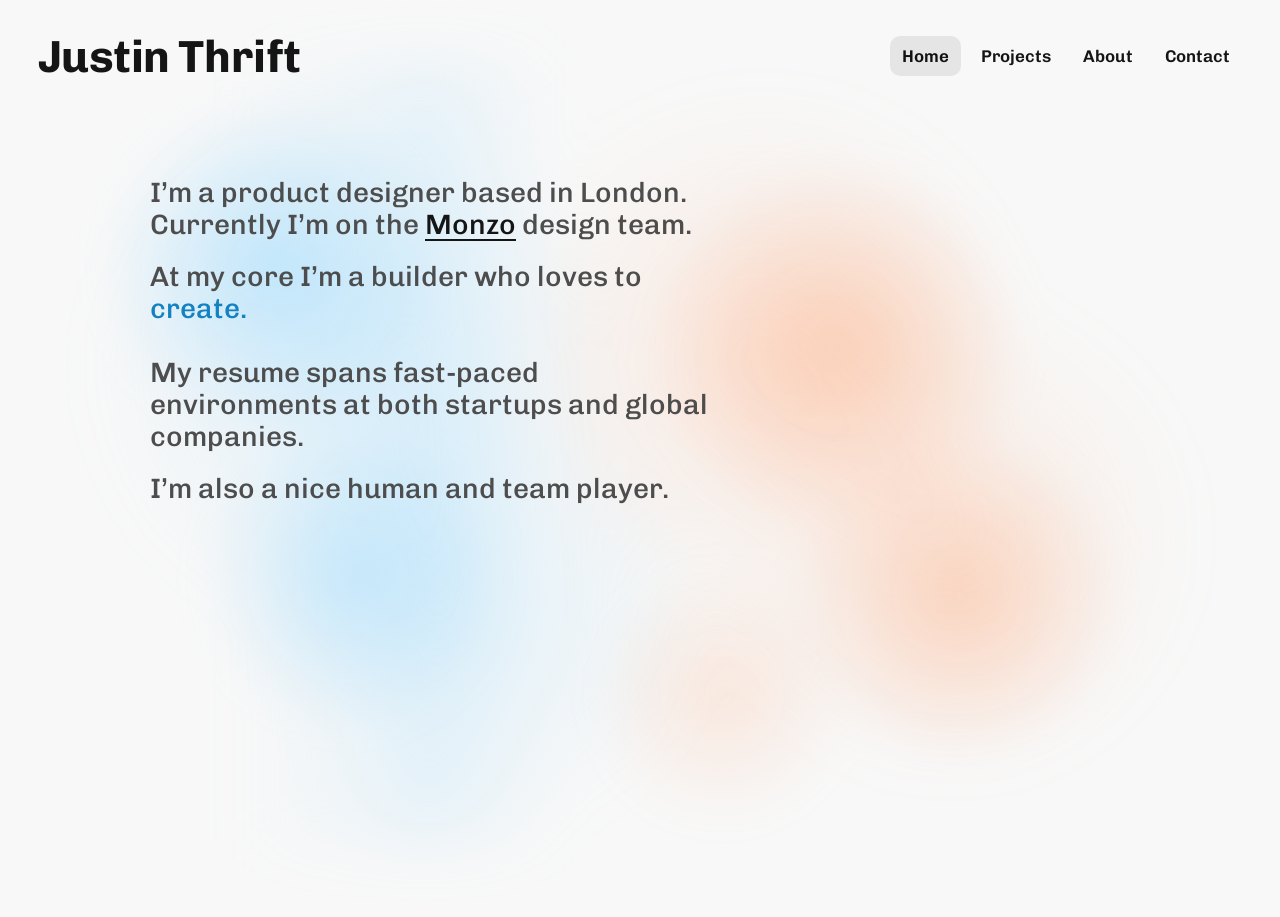
==== commit 63a570c2: "mobile sizing fix" ====
--- a/index.html
+++ b/index.html
@@ -3,7 +3,7 @@
 <head>
     <meta charset="UTF-8">
     <meta name="viewport" content="width=device-width, initial-scale=1.0">
-    <title>Home - Justin Thrift</title>
+    <title>Justin Thrft | Portfolio</title>
     <link rel="canonical" href="https://justinthrift.design/">
     <script>
         if (window.location.hostname.startsWith("www.")) {
@@ -46,7 +46,7 @@
         <div class="container">
             <div class="home-content">
                 <p>I’m a product designer based in London. Currently I’m on the <a href="https://monzo.com/" target="_blank" rel="noopener noreferrer">Monzo</a> design team.</p>
-                <p>At my core I’m a builder who <span class="rotating-phrase">loves to <span class="rotating-role" id="rotating-role" data-words="create.,tinker.,solve problems.,collaborate.,iterate.,ship.">create.</span></span><br><br>My resume spans fast-paced environments at both startups and global companies.</p>
+                <p>At my core I’m a builder <span class="lead-phrase">who loves to</span> <span class="rotating-role" id="rotating-role" data-words="create.,tinker.,solve problems.,collaborate.,iterate.,ship.">create.</span><br><br>My resume spans fast-paced environments at both startups and global companies.</p>
                 <p>I’m also a nice human and team player.</p>
             </div>
         </div>
--- a/styles.css
+++ b/styles.css
@@ -510,7 +510,6 @@
 .rotating-role {
     color: #1481C1;
     display: inline-block;
-    min-width: 11ch;
     white-space: nowrap;
     text-align: left;
     transition: opacity 220ms ease, transform 220ms ease;
@@ -522,7 +521,7 @@
     transform: translateY(0.12em);
 }
 
-.rotating-phrase {
+.lead-phrase {
     white-space: nowrap;
 }
 
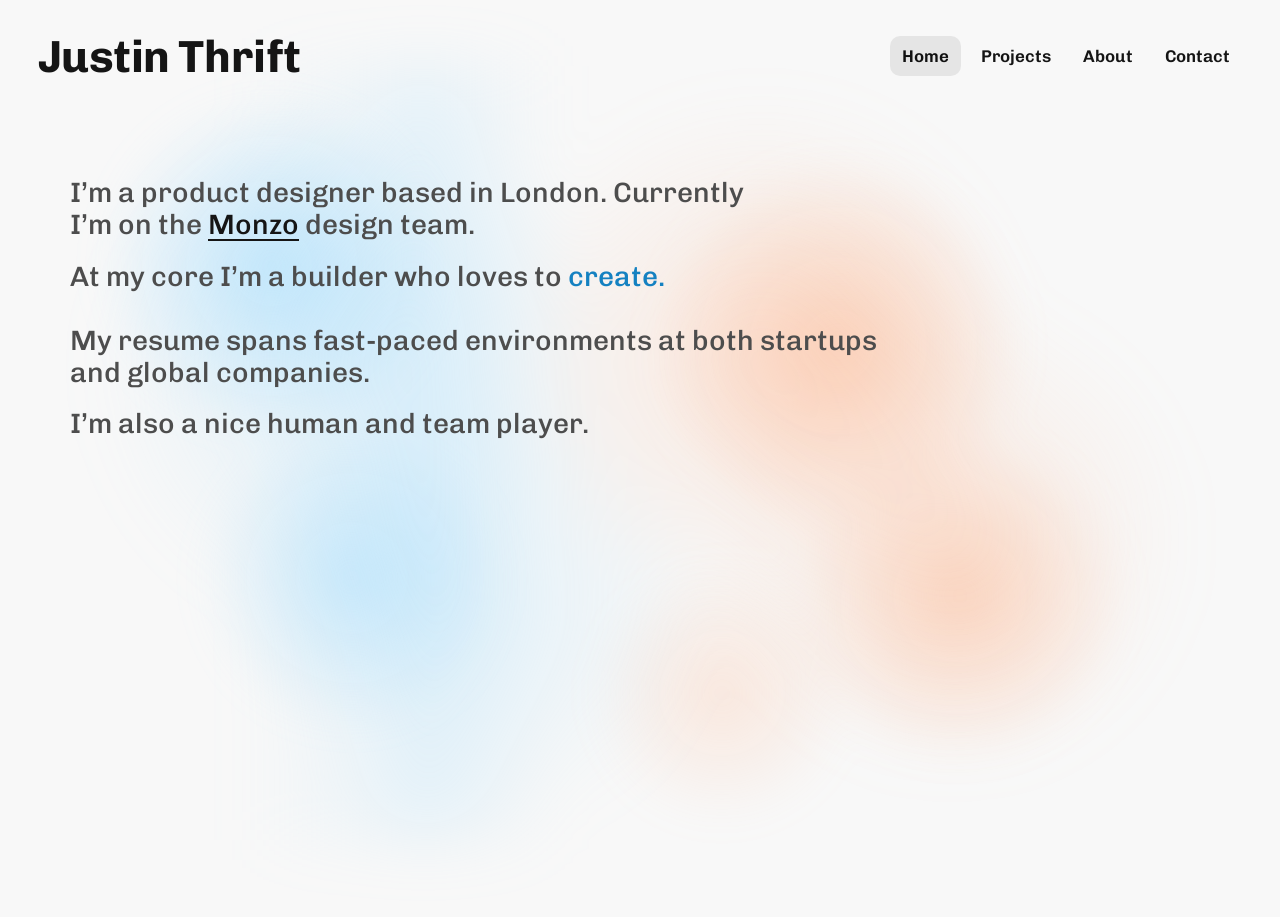
==== commit a8728deb: "linebreak fixes" ====
--- a/index.html
+++ b/index.html
@@ -45,8 +45,8 @@
     <main class="paper">
         <div class="container">
             <div class="home-content">
-                <p>I’m a product designer based in London. Currently I’m on the <a href="https://monzo.com/" target="_blank" rel="noopener noreferrer">Monzo</a> design team.</p>
-                <p>At my core I’m a builder <span class="lead-phrase">who loves to</span> <span class="rotating-role" id="rotating-role" data-words="create.,tinker.,solve problems.,collaborate.,iterate.,ship.">create.</span><br><br>My resume spans fast-paced environments at both startups and global companies.</p>
+                <p class="intro-line">I’m a product designer based in London. Currently I’m on the <a href="https://monzo.com/" target="_blank" rel="noopener noreferrer">Monzo</a> design team.</p>
+                <p class="builder-line">At my core I’m a builder <span class="action-phrase">who loves to <span class="rotating-role" id="rotating-role" data-words="create.,tinker.,solve problems.,collaborate.,iterate.,ship." data-words-mobile="create.,tinker.,solve.,collaborate.,iterate.,ship.">create.</span></span><br><br>My resume spans fast-paced environments at both startups and global companies.</p>
                 <p>I’m also a nice human and team player.</p>
             </div>
         </div>
--- a/styles.css
+++ b/styles.css
@@ -505,6 +505,49 @@
     line-height: 1.15;
     font-weight: 500;
     max-width: 34ch;
+    text-wrap: pretty;
+}
+
+.home-page .home-content .intro-line {
+    max-width: 46ch;
+}
+
+@media (min-width: 901px) {
+    .home-page .home-content {
+        width: min(920px, 100%);
+    }
+
+    .home-page .home-content h2,
+    .home-page .home-content p {
+        max-width: 40ch;
+    }
+
+    .home-page .home-content .intro-line {
+        max-width: 42ch;
+    }
+
+    .home-page .home-content .builder-line {
+        max-width: 45ch;
+    }
+}
+
+@media (min-width: 1200px) {
+    .home-page .container {
+        width: min(1140px, calc(100% - 2rem));
+    }
+
+    .home-page .home-content {
+        width: min(1000px, 100%);
+    }
+
+    .home-page .home-content h2,
+    .home-page .home-content p {
+        max-width: 42ch;
+    }
+
+    .home-page .home-content .builder-line {
+        max-width: 48ch;
+    }
 }
 
 .rotating-role {
@@ -521,7 +564,8 @@
     transform: translateY(0.12em);
 }
 
-.lead-phrase {
+.action-phrase {
+    display: inline-block;
     white-space: nowrap;
 }
 
